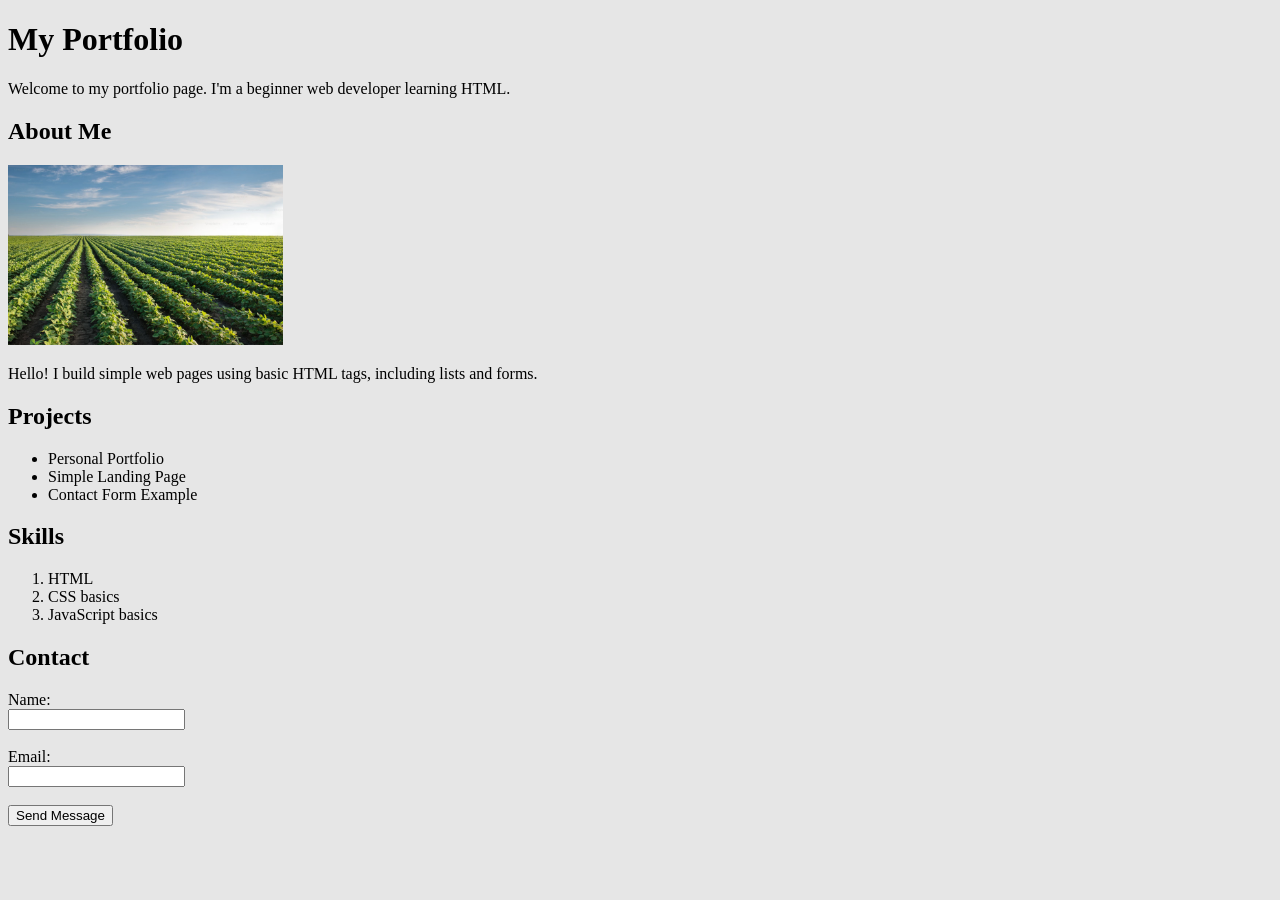
==== index.html @ 0c146383 "Add files via upload" ====
<!DOCTYPE html>
<html>
<head>
    <title>My Portfolio</title>
</head>
<body bgcolor="#e6e6e6">

    <h1>My Portfolio</h1>

    <p>Welcome to my portfolio page. I'm a beginner web developer learning HTML.</p>

    <h2>About Me</h2>

    <img src="field.jpeg" alt="Field Image" width="275" height="180">

    <p>
        Hello! I build simple web pages using basic HTML tags, including lists and forms.
    </p>

    <h2>Projects</h2>

    <ul>
        <li>Personal Portfolio</li>
        <li>Simple Landing Page</li>
        <li>Contact Form Example</li>
    </ul>

    <h2>Skills</h2>

    <ol>
        <li>HTML</li>
        <li>CSS basics</li>
        <li>JavaScript basics</li>
    </ol>

    <h2>Contact</h2>

    <form>
        <label>Name:</label><br>
        <input type="text" name="name"><br><br>

        <label>Email:</label><br>
        <input type="email" name="email"><br><br>

        <input type="submit" value="Send Message">
    </form>

</body>
</html>
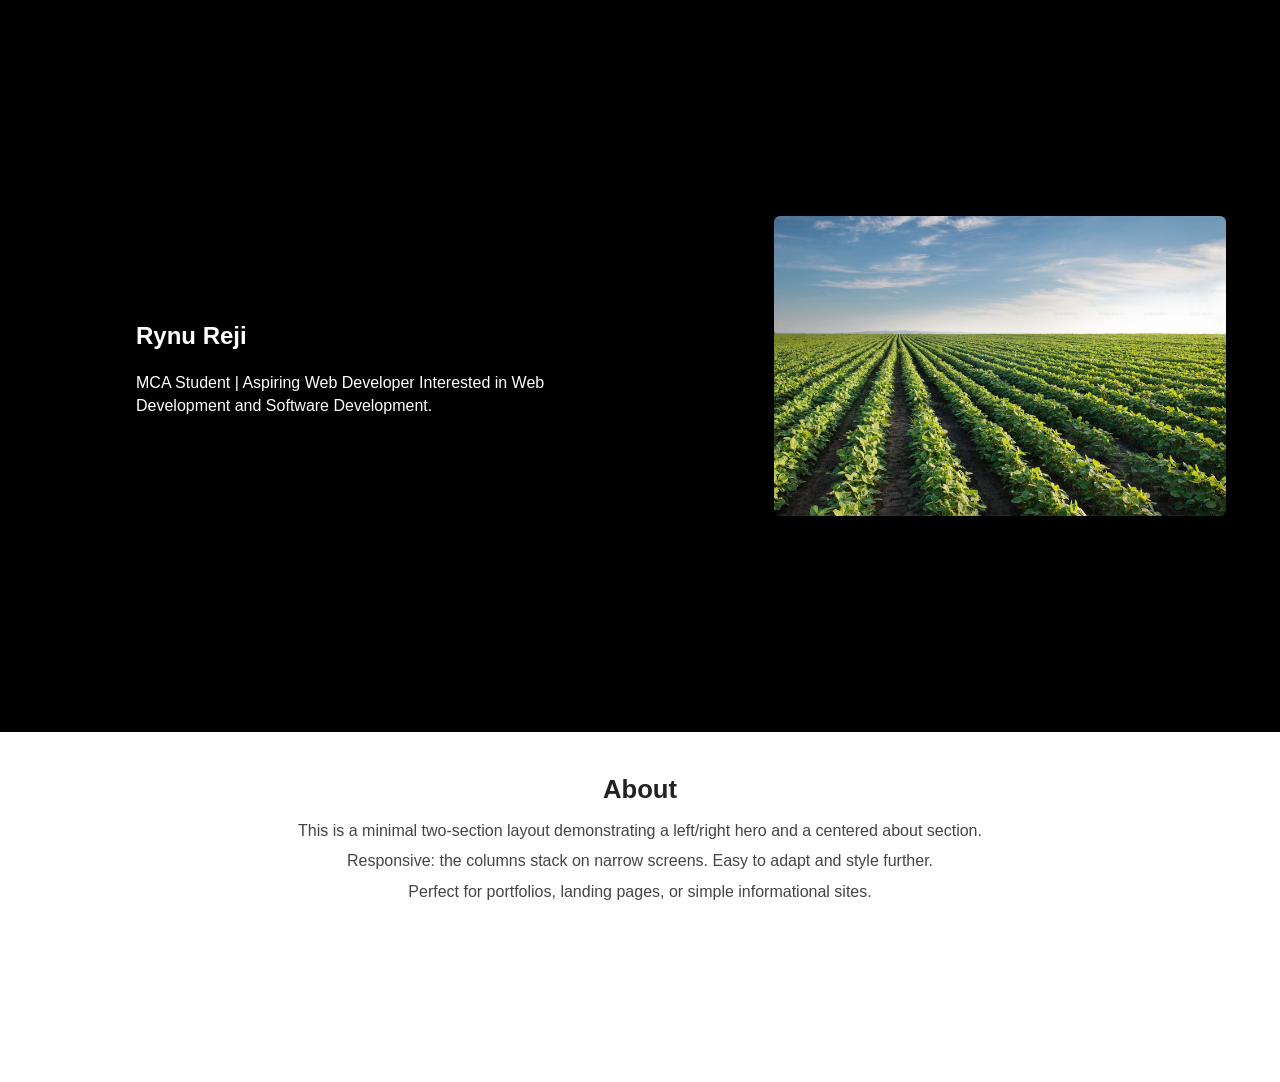
==== commit e79f88af: "Add files via upload" ====
--- a/index.html
+++ b/index.html
@@ -1,49 +1,32 @@
-<!DOCTYPE html>
-<html>
+<!doctype html>
+<html lang="en">
 <head>
-    <title>My Portfolio</title>
+  <meta charset="utf-8">
+  <meta name="viewport" content="width=device-width, initial-scale=1">
+  <title>Two Section Layout</title>
+  <link rel="stylesheet" href="style.css">
 </head>
-<body bgcolor="#e6e6e6">
+<body>
 
-    <h1>My Portfolio</h1>
+  <section class="section1">
+    <div class="left">
+      <h1>Rynu Reji</h1>
+      <p>
+        MCA Student | Aspiring Web Developer
+         Interested in Web Development and Software Development.
+        </p>
+    </div>
+    <div class="right">
+      <img src="field.jpeg" alt="Profile image">
+    </div>
+  </section>
 
-    <p>Welcome to my portfolio page. I'm a beginner web developer learning HTML.</p>
-
-    <h2>About Me</h2>
-
-    <img src="field.jpeg" alt="Field Image" width="275" height="180">
-
-    <p>
-        Hello! I build simple web pages using basic HTML tags, including lists and forms.
-    </p>
-
-    <h2>Projects</h2>
-
-    <ul>
-        <li>Personal Portfolio</li>
-        <li>Simple Landing Page</li>
-        <li>Contact Form Example</li>
-    </ul>
-
-    <h2>Skills</h2>
-
-    <ol>
-        <li>HTML</li>
-        <li>CSS basics</li>
-        <li>JavaScript basics</li>
-    </ol>
-
-    <h2>Contact</h2>
-
-    <form>
-        <label>Name:</label><br>
-        <input type="text" name="name"><br><br>
-
-        <label>Email:</label><br>
-        <input type="email" name="email"><br><br>
-
-        <input type="submit" value="Send Message">
-    </form>
+  <section class="section2">
+    <h2>About</h2>
+    <p>This is a minimal two-section layout demonstrating a left/right hero and a centered about section.</p>
+    <p>Responsive: the columns stack on narrow screens. Easy to adapt and style further.</p>
+    <p>Perfect for portfolios, landing pages, or simple informational sites.</p>
+  </section>
 
 </body>
 </html>
--- a/style.css
+++ b/style.css
@@ -0,0 +1,76 @@
+body {
+    margin: 0;
+    padding: 0;
+    font-family: Arial, sans-serif;
+    line-height: 1.4;
+    color: #222;
+    background: #f7f7f7;
+    box-sizing: border-box;
+}
+
+.section1 {
+    background: #000;
+    color: #fff;
+    display: flex;
+    flex-direction: row;
+    padding: 20px;
+    padding-top: 200px;
+    padding-bottom: 200px;
+    align-items: center;
+}
+
+.left,
+.right {
+    box-sizing: border-box;
+    padding: 16px;
+}
+
+.left {
+    flex: 1;
+    margin-right: 100px;
+    margin-left: 100px;
+
+}
+
+.right {
+    flex: 1;
+    display: flex;
+    justify-content: center;
+    align-items: center;
+}
+
+.right img {
+    max-width: 100%;
+    height: 300px;
+    border-radius: 6px;
+}
+
+.section2 {
+    text-align: center;
+    padding: 40px 20px;
+    background: #fff;
+    height: 30vh;
+}
+
+.section2 h2 {
+    margin: 0 0 12px 0;
+    font-size: 1.6rem;
+}
+
+.section2 p {
+    margin: 8px 0;
+    color: #444;
+    max-width: 720px;
+    margin-left: auto;
+    margin-right: auto;
+}
+
+@media (max-width: 700px) {
+    .section1 {
+        flex-direction: column;
+        text-align: center;
+    }
+    .left, .right {
+        padding: 12px;
+    }
+}
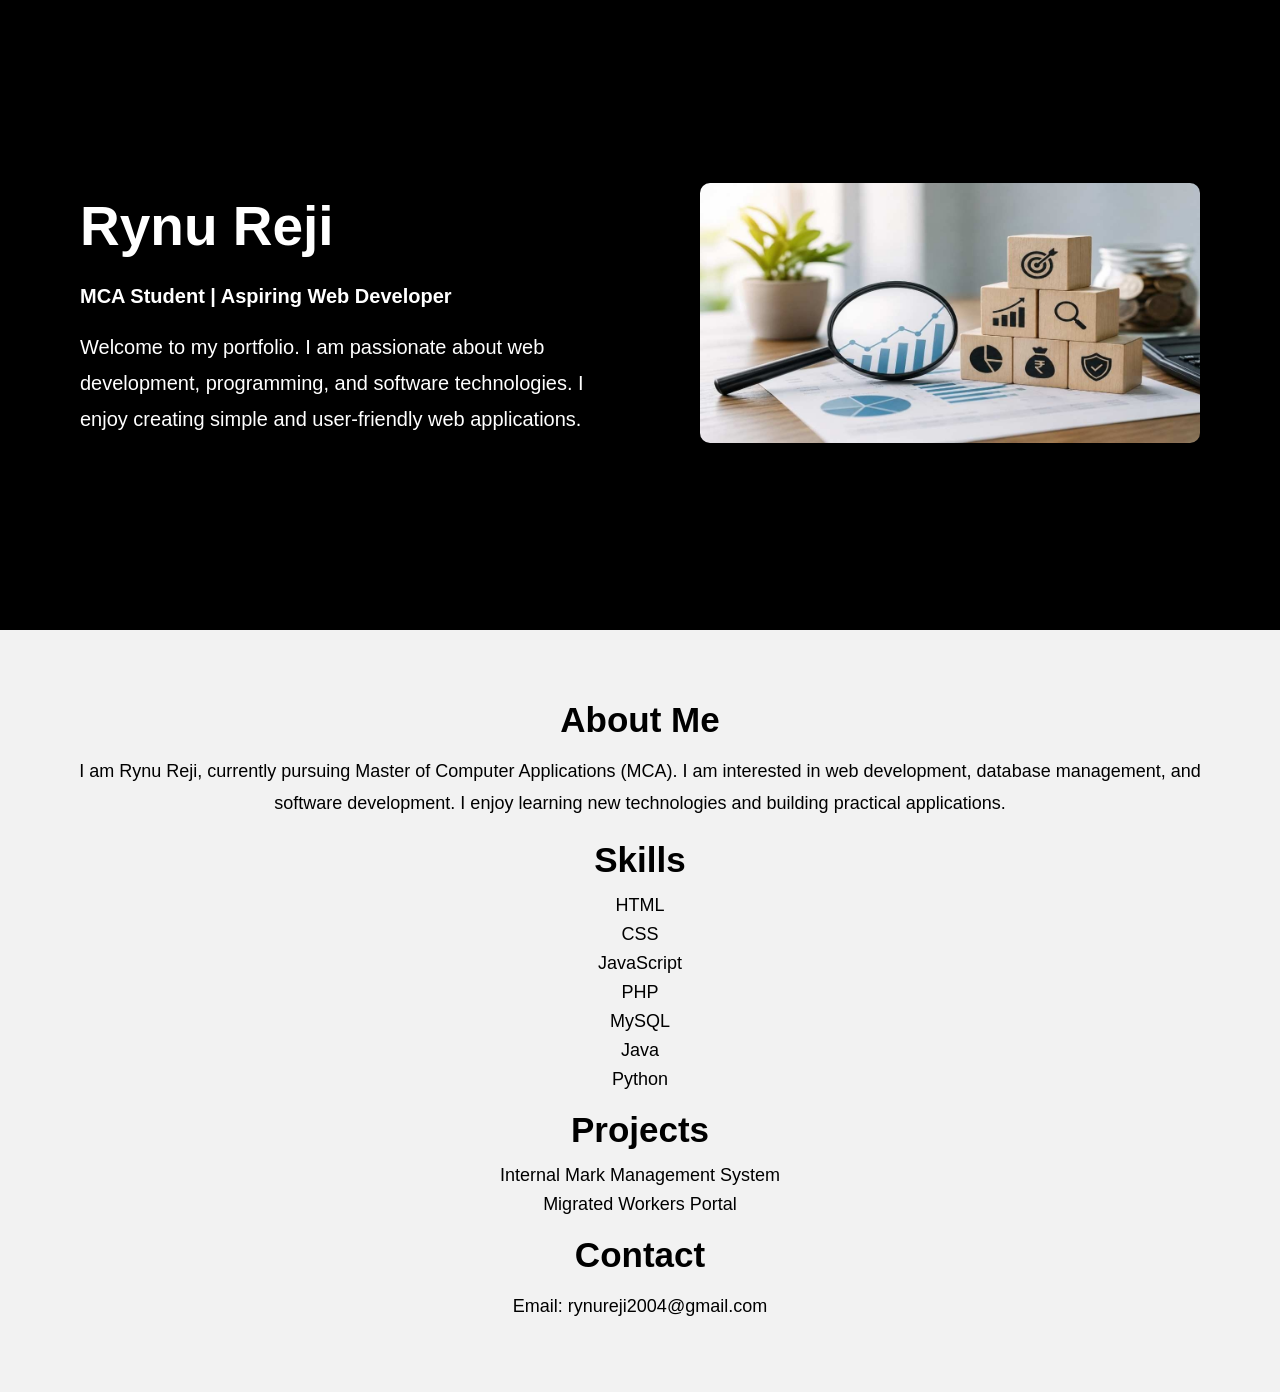
==== commit 70415ac2: "Add files via upload" ====
--- a/index.html
+++ b/index.html
@@ -1,32 +1,68 @@
-<!doctype html>
-<html lang="en">
+<!DOCTYPE html>
+<html>
 <head>
-  <meta charset="utf-8">
-  <meta name="viewport" content="width=device-width, initial-scale=1">
-  <title>Two Section Layout</title>
-  <link rel="stylesheet" href="style.css">
+    <title>My Portfolio</title>
+    <link rel="stylesheet" href="style.css">
 </head>
 <body>
 
-  <section class="section1">
-    <div class="left">
-      <h1>Rynu Reji</h1>
-      <p>
-        MCA Student | Aspiring Web Developer
-         Interested in Web Development and Software Development.
+    <section class="hero">
+
+        <div class="content">
+            <h1>Rynu Reji</h1>
+
+            <p class="role">
+                MCA Student | Aspiring Web Developer
+            </p>
+
+            <p>
+                Welcome to my portfolio. I am passionate about web
+                development, programming, and software technologies.
+                I enjoy creating simple and user-friendly web applications.
+            </p>
+        </div>
+
+        <div class="image">
+            <img src="portfolio.jpeg" alt="Portfolio Image">
+        </div>
+
+    </section>
+
+    <section class="about">
+
+        <h2>About Me</h2>
+
+        <p>
+            I am Rynu Reji, currently pursuing Master of Computer Applications (MCA).
+            I am interested in web development, database management, and software development.
+            I enjoy learning new technologies and building practical applications.
         </p>
-    </div>
-    <div class="right">
-      <img src="field.jpeg" alt="Profile image">
-    </div>
-  </section>
 
-  <section class="section2">
-    <h2>About</h2>
-    <p>This is a minimal two-section layout demonstrating a left/right hero and a centered about section.</p>
-    <p>Responsive: the columns stack on narrow screens. Easy to adapt and style further.</p>
-    <p>Perfect for portfolios, landing pages, or simple informational sites.</p>
-  </section>
+        <h2>Skills</h2>
+
+        <ul>
+            <li>HTML</li>
+            <li>CSS</li>
+            <li>JavaScript</li>
+            <li>PHP</li>
+            <li>MySQL</li>
+            <li>Java</li>
+            <li>Python</li>
+        </ul>
+
+        <h2>Projects</h2>
+
+        <ul>
+            <li>Internal Mark Management System</li>
+            <li>Migrated Workers Portal</li>
+           
+        </ul>
+
+        <h2>Contact</h2>
+
+        <p>Email: rynureji2004@gmail.com</p>
+
+    </section>
 
 </body>
 </html>
--- a/style.css
+++ b/style.css
@@ -1,76 +1,73 @@
-body {
-    margin: 0;
-    padding: 0;
-    font-family: Arial, sans-serif;
-    line-height: 1.4;
-    color: #222;
-    background: #f7f7f7;
-    box-sizing: border-box;
+*{
+    margin:0;
+    padding:0;
+    box-sizing:border-box;
 }
 
-.section1 {
-    background: #000;
-    color: #fff;
-    display: flex;
-    flex-direction: row;
-    padding: 20px;
-    padding-top: 200px;
-    padding-bottom: 200px;
-    align-items: center;
+body{
+    font-family:Arial, sans-serif;
 }
 
-.left,
-.right {
-    box-sizing: border-box;
-    padding: 16px;
+.hero{
+    background-color:black;
+    color:white;
+    display:flex;
+    justify-content:space-around;
+    align-items:center;
+    min-height:70vh;
+    padding:40px;
 }
 
-.left {
-    flex: 1;
-    margin-right: 100px;
-    margin-left: 100px;
-
+.content{
+    width:45%;
 }
 
-.right {
-    flex: 1;
-    display: flex;
-    justify-content: center;
-    align-items: center;
+.content h1{
+    font-size:55px;
+    margin-bottom:20px;
 }
 
-.right img {
-    max-width: 100%;
-    height: 300px;
-    border-radius: 6px;
+.role{
+    font-size:24px;
+    margin-bottom:15px;
+    font-weight:bold;
 }
 
-.section2 {
-    text-align: center;
-    padding: 40px 20px;
-    background: #fff;
-    height: 30vh;
+.content p{
+    font-size:20px;
+    line-height:1.8;
 }
 
-.section2 h2 {
-    margin: 0 0 12px 0;
-    font-size: 1.6rem;
+.image img{
+    width:500px;
+    max-width:100%;
+    border-radius:10px;
 }
 
-.section2 p {
-    margin: 8px 0;
-    color: #444;
-    max-width: 720px;
-    margin-left: auto;
-    margin-right: auto;
+.about{
+    background-color:#f2f2f2;
+    text-align:center;
+    padding:50px;
 }
 
-@media (max-width: 700px) {
-    .section1 {
-        flex-direction: column;
-        text-align: center;
-    }
-    .left, .right {
-        padding: 12px;
-    }
+.about h2{
+    font-size:35px;
+    margin-top:20px;
+    margin-bottom:15px;
+}
+
+.about p{
+    font-size:18px;
+    line-height:1.8;
+    margin-bottom:20px;
+}
+
+.about ul{
+    list-style:none;
+    margin-bottom:20px;
+}
+
+.about li{
+    font-size:18px;
+    margin:8px 0;
 }
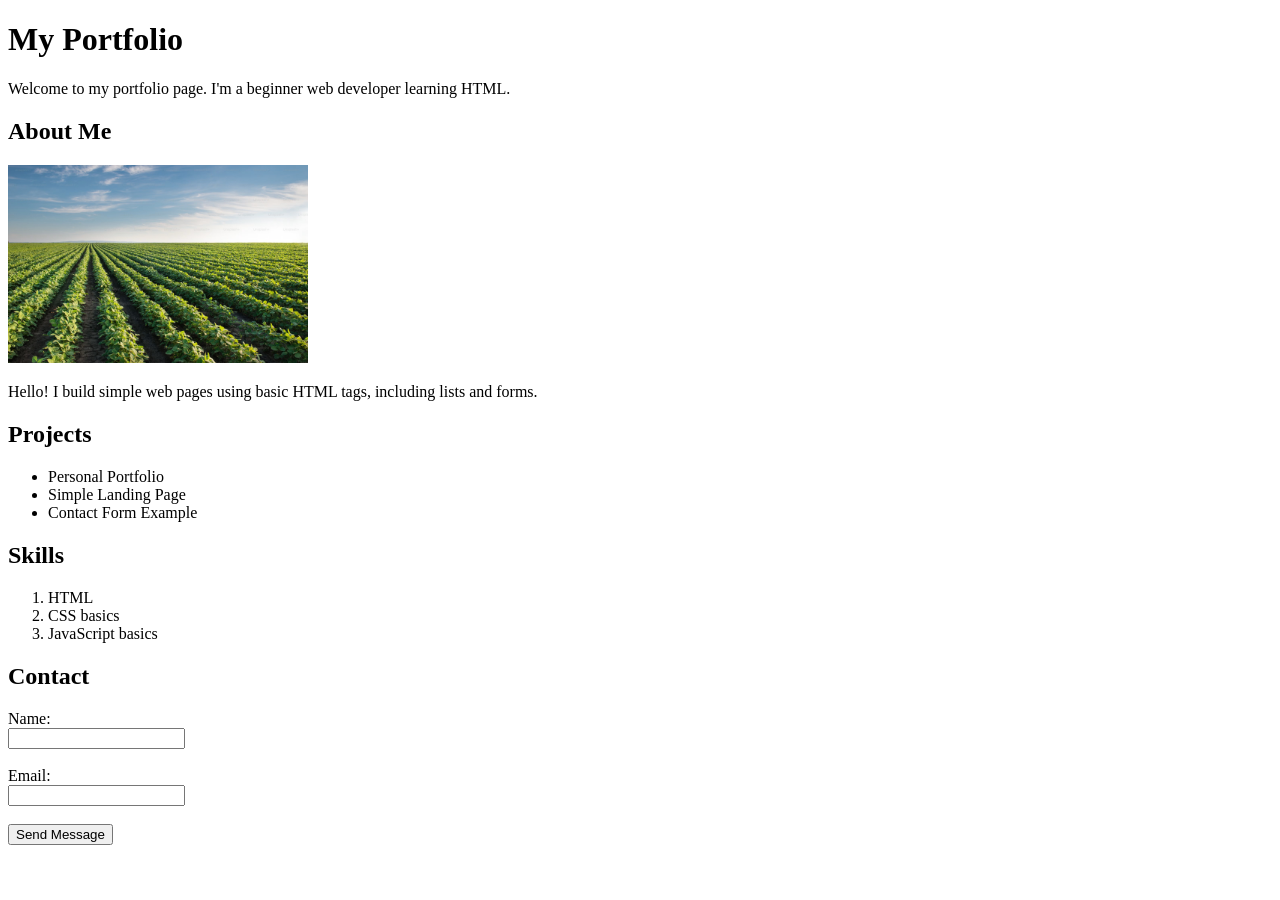
==== commit f2fb9371: "Rename portfolio.html to index.html" ====
--- a/index.html
+++ b/index.html
@@ -2,67 +2,49 @@
 <html>
 <head>
     <title>My Portfolio</title>
-    <link rel="stylesheet" href="style.css">
 </head>
 <body>
 
-    <section class="hero">
+    <h1>My Portfolio</h1>
 
-        <div class="content">
-            <h1>Rynu Reji</h1>
+    <p>Welcome to my portfolio page. I'm a beginner web developer learning HTML.</p>
 
-            <p class="role">
-                MCA Student | Aspiring Web Developer
-            </p>
+    <h2>About Me</h2>
 
-            <p>
-                Welcome to my portfolio. I am passionate about web
-                development, programming, and software technologies.
-                I enjoy creating simple and user-friendly web applications.
-            </p>
-        </div>
+    <img src="field.jpeg" alt="Portfolio Image" width="300">
 
-        <div class="image">
-            <img src="portfolio.jpeg" alt="Portfolio Image">
-        </div>
+    <p>
+        Hello! I build simple web pages using basic HTML tags,
+        including lists and forms.
+    </p>
 
-    </section>
+    <h2>Projects</h2>
 
-    <section class="about">
+    <ul>
+        <li>Personal Portfolio</li>
+        <li>Simple Landing Page</li>
+        <li>Contact Form Example</li>
+    </ul>
 
-        <h2>About Me</h2>
+    <h2>Skills</h2>
 
-        <p>
-            I am Rynu Reji, currently pursuing Master of Computer Applications (MCA).
-            I am interested in web development, database management, and software development.
-            I enjoy learning new technologies and building practical applications.
-        </p>
+    <ol>
+        <li>HTML</li>
+        <li>CSS basics</li>
+        <li>JavaScript basics</li>
+    </ol>
 
-        <h2>Skills</h2>
+    <h2>Contact</h2>
 
-        <ul>
-            <li>HTML</li>
-            <li>CSS</li>
-            <li>JavaScript</li>
-            <li>PHP</li>
-            <li>MySQL</li>
-            <li>Java</li>
-            <li>Python</li>
-        </ul>
+    <form>
+        <label>Name:</label><br>
+        <input type="text" name="name"><br><br>
 
-        <h2>Projects</h2>
+        <label>Email:</label><br>
+        <input type="email" name="email"><br><br>
 
-        <ul>
-            <li>Internal Mark Management System</li>
-            <li>Migrated Workers Portal</li>
-           
-        </ul>
-
-        <h2>Contact</h2>
-
-        <p>Email: rynureji2004@gmail.com</p>
-
-    </section>
+        <input type="submit" value="Send Message">
+    </form>
 
 </body>
-</html>+</html>
